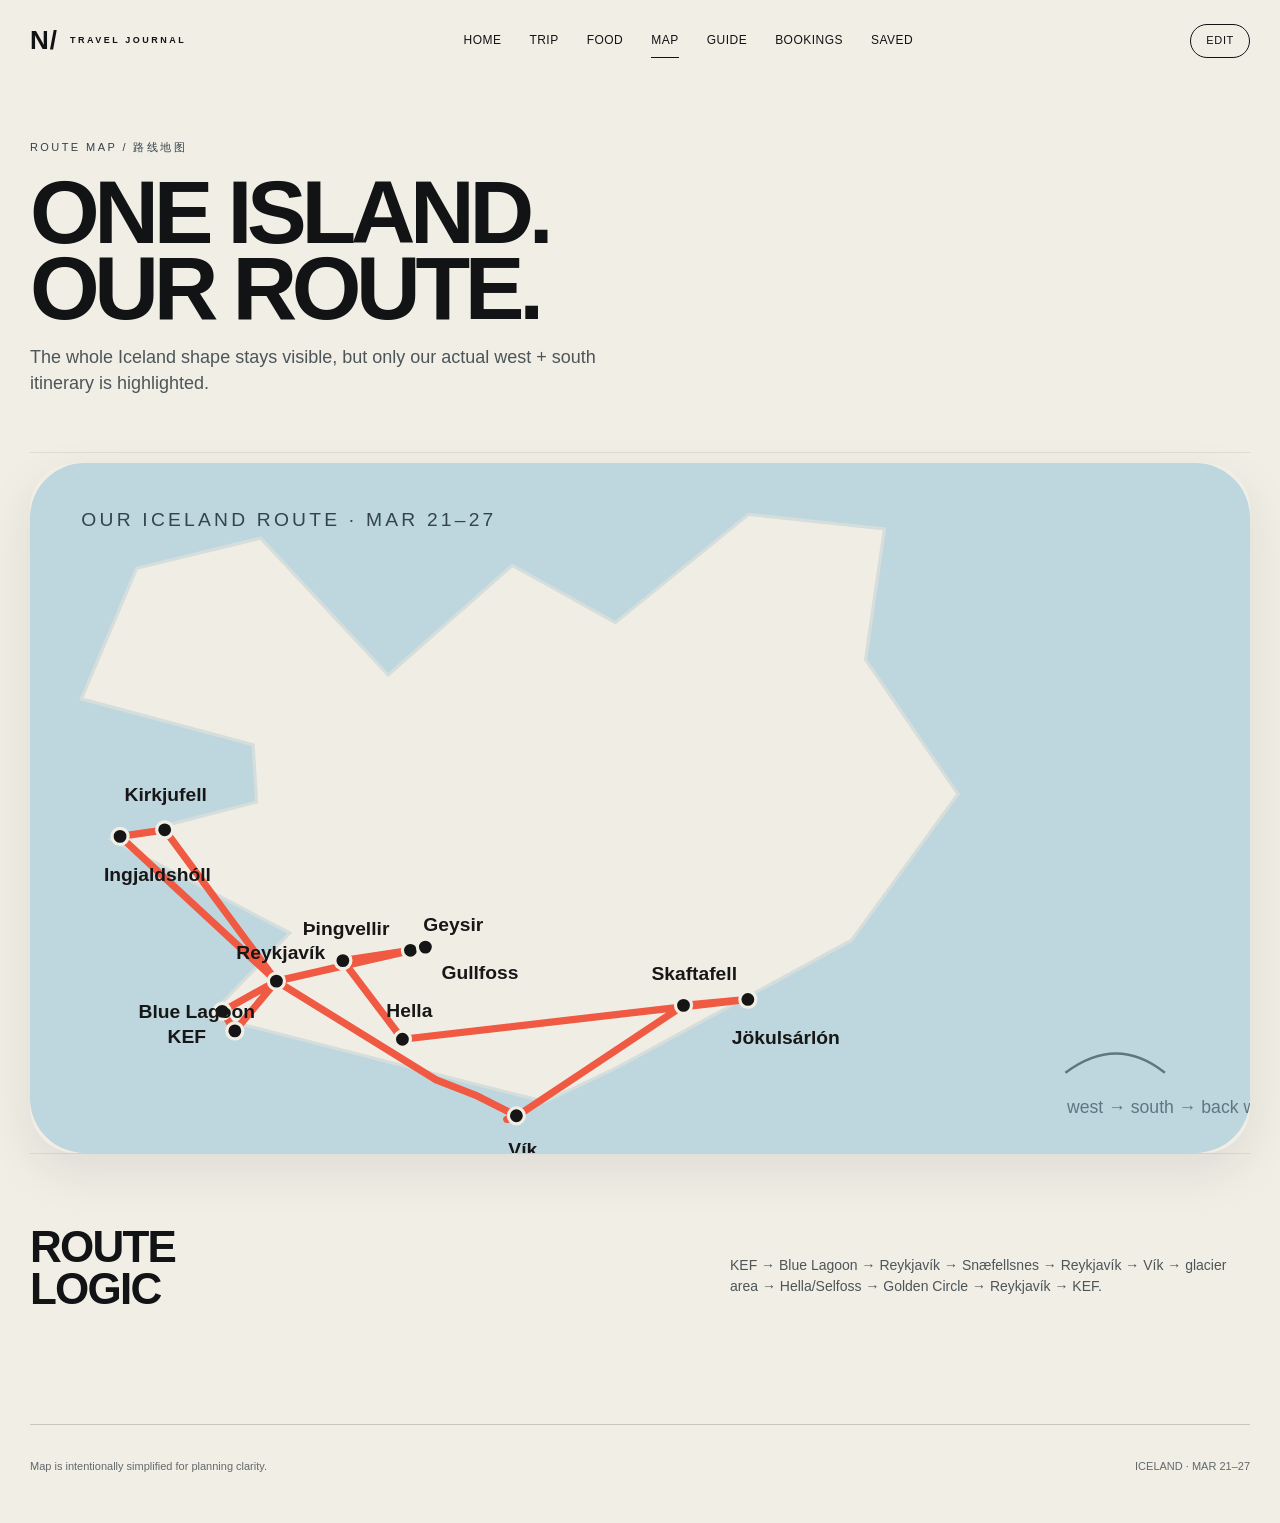
==== map.html @ 20d6d6fc "Add files via upload" ====
<!doctype html><html lang="en"><head><meta charset="utf-8"><meta name="viewport" content="width=device-width,initial-scale=1"><title>Map · Copenhagen + Iceland 2027</title><link rel="stylesheet" href="assets/css/site.css"></head><body data-page="map"><div class="container"><nav class="nav" data-nav></nav><header class="page-hero"><div class="kicker">ROUTE MAP / 路线地图</div><h1>ONE ISLAND.<br>OUR ROUTE.</h1><p>The whole Iceland shape stays visible, but only our actual west + south itinerary is highlighted.</p></header><main class="section" style="padding-top:10px"><img class="route-map" src="assets/img/route-map.svg" alt="Iceland route map" style="width:100%;border-radius:46px"><div class="section" style="padding-bottom:10px"><div class="section-head"><h2 class="section-title"><span>ROUTE</span><span>LOGIC</span></h2><p class="section-intro">KEF → Blue Lagoon → Reykjavík → Snæfellsnes → Reykjavík → Vík → glacier area → Hella/Selfoss → Golden Circle → Reykjavík → KEF.</p></div></div></main></div><footer class="container footer"><span>Map is intentionally simplified for planning clarity.</span><span>ICELAND · MAR 21–27</span></footer><script src="assets/js/content.js"></script><script src="assets/js/site.js"></script></body></html>
---- assets/css/site.css ----
:root{
  --cream:#f1eee6;
  --cream2:#eae4d8;
  --ink:#111315;
  --muted:#6c7377;
  --blue:#bcd5de;
  --blue2:#dce8ec;
  --coral:#f05a42;
  --yellow:#e7c96f;
  --line:#cbc7be;
  --card:#f7f4ee;
  --shadow:0 18px 50px rgba(28,34,36,.09);
}
*{box-sizing:border-box}
html{scroll-behavior:smooth}
body{margin:0;background:var(--cream);color:var(--ink);font-family:"Helvetica Neue",Arial,"Noto Sans SC",sans-serif;line-height:1.45}
a{color:inherit;text-decoration:none}
img{max-width:100%;display:block}
button,input,textarea,select{font:inherit}
.container{width:min(1220px,calc(100% - 48px));margin:auto}
.nav{display:flex;align-items:center;justify-content:space-between;padding:22px 0;position:relative;z-index:5}
.brand{display:flex;align-items:center;gap:12px;font-weight:800;letter-spacing:.06em}.brand span{font-size:26px}.brand small{font-size:9px;letter-spacing:.28em;font-weight:700}
.navlinks{display:flex;gap:28px;font-size:12px;letter-spacing:.04em}.navlinks a{padding:8px 0;border-bottom:1.5px solid transparent}.navlinks a:hover,.navlinks a.active{border-color:var(--ink)}
.edit-link{border:1px solid var(--ink);border-radius:999px;padding:8px 15px;font-size:11px;letter-spacing:.06em}
.hero{position:relative;min-height:660px;padding:35px 0 30px;overflow:hidden}
.hero-grid{display:grid;grid-template-columns:.82fr 1.18fr;align-items:center;gap:20px;min-height:590px}
.hero-copy{position:relative;z-index:2;padding-left:6px}.kicker{font-size:11px;letter-spacing:.22em;text-transform:uppercase;margin-bottom:18px;color:#364147}.hero h1{font-size:clamp(66px,8vw,126px);line-height:.82;letter-spacing:-.065em;margin:0 0 25px;font-weight:800}.hero h1 span{display:block}.hero-meta{display:flex;gap:12px;flex-wrap:wrap;font-size:14px;margin:20px 0 34px}.hero-meta span:not(:last-child)::after{content:'·';margin-left:12px}.hero-note{max-width:390px;font-size:18px;line-height:1.4;color:#25292b}.cta-row{display:flex;gap:12px;margin-top:28px;flex-wrap:wrap}.btn{display:inline-flex;gap:12px;align-items:center;border:1px solid var(--ink);border-radius:999px;padding:13px 18px;font-size:12px;background:transparent}.btn.primary{background:var(--ink);color:var(--cream)}
.hero-art{position:relative;height:575px}.hero-shape{position:absolute;inset:10px 0 0 20px;overflow:hidden;background:var(--blue);clip-path:polygon(13% 6%,94% 0,100% 25%,83% 36%,100% 53%,96% 86%,64% 91%,39% 100%,20% 84%,28% 65%,6% 55%,20% 39%,4% 23%)}.hero-shape img{width:100%;height:100%;object-fit:cover;filter:saturate(.83) contrast(.98)}
.hero-stamp{position:absolute;right:2%;top:12%;font-size:17px;font-style:italic;transform:rotate(-8deg);line-height:1.2}.hero-mini{position:absolute;right:0;bottom:28px;width:215px;background:var(--card);padding:11px;box-shadow:var(--shadow);transform:rotate(2deg)}.hero-mini img{height:145px;width:100%;object-fit:cover}.hero-mini small{display:block;margin-top:8px;font-size:10px;letter-spacing:.15em}
.hero-badge{position:absolute;top:24px;left:-20px;background:var(--yellow);width:118px;height:118px;border-radius:50%;display:grid;place-items:center;text-align:center;font-size:10px;letter-spacing:.16em;transform:rotate(-8deg);z-index:1}
.section{padding:72px 0;border-top:1px solid rgba(17,19,21,.08)}.section.blue{background:var(--blue2)}
.section-head{display:flex;align-items:end;justify-content:space-between;gap:30px;margin-bottom:32px}.section-title{font-size:44px;line-height:.95;letter-spacing:-.04em;margin:0;font-weight:800}.section-title span{display:block}.section-intro{max-width:520px;color:#4d5558;font-size:14px}.eyebrow{font-size:10px;text-transform:uppercase;letter-spacing:.18em;color:#596266}
.glance{display:grid;grid-template-columns:1.1fr .95fr .25fr .95fr .25fr .95fr;gap:18px;align-items:center}.glance-card{min-height:180px;border-top:1px solid var(--ink);padding-top:14px}.glance-card h3{font-size:27px;margin:6px 0}.glance-card p{color:#555;margin:8px 0}.plane{font-size:24px;text-align:center}
.route-wrap{display:grid;grid-template-columns:.52fr 1.48fr;gap:30px;align-items:center}.route-copy p{max-width:340px}.route-map{width:100%;border-radius:30px;box-shadow:var(--shadow)}
.day-preview{display:grid;grid-template-columns:repeat(5,1fr);gap:14px}.preview-card{border-left:1px solid var(--line);padding-left:14px;min-width:0}.preview-card .num{font-size:32px;letter-spacing:-.05em}.preview-img{height:190px;border-radius:45px 45px 18px 18px;overflow:hidden;background:var(--blue);margin:12px 0}.preview-img img{width:100%;height:100%;object-fit:cover}.preview-card h3{font-size:15px;margin:0}.preview-card p{font-size:12px;color:#687174;margin:5px 0}
.split-feature{display:grid;grid-template-columns:.4fr 1.1fr .4fr;gap:28px;align-items:center}.big-words{font-size:58px;line-height:.82;font-weight:800;letter-spacing:-.06em}.organic{height:360px;overflow:hidden;clip-path:polygon(11% 8%,95% 0,87% 31%,100% 54%,88% 92%,53% 98%,17% 90%,2% 62%,13% 35%)}.organic img{width:100%;height:100%;object-fit:cover}.guide-list{font-size:12px;text-transform:uppercase;line-height:2.1;letter-spacing:.04em}
.footer{padding:34px 0 48px;font-size:11px;color:#62696c;display:flex;justify-content:space-between;border-top:1px solid var(--line)}
.page-hero{padding:58px 0 38px}.page-hero h1{font-size:clamp(58px,7vw,104px);line-height:.85;letter-spacing:-.06em;margin:0}.page-hero p{max-width:620px;font-size:18px;color:#4d5558}
.day-list{display:flex;flex-direction:column;border-top:1px solid var(--ink)}.day-row{display:grid;grid-template-columns:90px 1.15fr .9fr 1.4fr;gap:24px;padding:27px 0;border-bottom:1px solid var(--line);align-items:start}.day-no{font-size:48px;line-height:1;letter-spacing:-.06em}.day-row h3{margin:4px 0;font-size:23px}.cn{color:#586165}.day-meta{display:flex;flex-direction:column;gap:10px;font-size:13px}.day-meta strong{font-weight:700}.day-highlights{display:flex;flex-wrap:wrap;gap:8px}.day-highlights span{font-size:11px;border:1px solid #b9b7b0;border-radius:999px;padding:7px 10px;background:rgba(255,255,255,.35)}
.filters{display:flex;gap:10px;flex-wrap:wrap;margin:16px 0 28px}.filter{border:1px solid var(--ink);background:transparent;border-radius:999px;padding:9px 15px;font-size:12px;cursor:pointer}.filter.active{background:var(--ink);color:var(--cream)}
.food-layout{display:grid;grid-template-columns:1fr 1.55fr;gap:28px}.food-map{background:var(--blue);min-height:520px;border-radius:38px;padding:28px;position:sticky;top:20px;overflow:hidden}.food-map:after{content:'';position:absolute;inset:15%;background:rgba(241,238,230,.85);clip-path:polygon(10% 20%,35% 4%,58% 14%,88% 0,97% 31%,80% 47%,91% 71%,62% 96%,31% 84%,7% 96%,13% 61%,0 41%)}.food-map .map-label{position:relative;z-index:2;font-size:46px;line-height:.9;font-weight:800;letter-spacing:-.05em}.food-pin{position:absolute;z-index:3;width:12px;height:12px;background:var(--coral);border:3px solid var(--cream);border-radius:50%}.pin1{left:42%;top:37%}.pin2{left:56%;top:44%}.pin3{left:65%;top:58%}.pin4{left:32%;top:65%}.food-grid{display:grid;grid-template-columns:1fr 1fr;gap:14px}.food-card,.simple-card{background:var(--card);border:1px solid rgba(17,19,21,.09);padding:20px;border-radius:20px;min-height:190px}.food-card h3,.simple-card h3{font-size:22px;margin:13px 0 7px}.food-card p,.simple-card p{font-size:13px;color:#596164}.food-card a,.simple-card a{font-size:11px;font-weight:700}.food-city{font-size:11px;letter-spacing:.16em;text-transform:uppercase}.chip{display:inline-block;border:1px solid #aaa69d;border-radius:999px;padding:5px 9px;font-size:10px;margin-top:10px}.price{float:right;font-size:12px;margin-top:13px}.card-bottom{display:flex;justify-content:space-between;align-items:center;margin-top:18px}.status{background:var(--blue2);border-radius:999px;padding:6px 9px;font-size:10px}
.booking-grid,.saved-grid{display:grid;grid-template-columns:repeat(3,1fr);gap:16px}.guide-grid{display:grid;grid-template-columns:1.2fr .8fr;gap:26px}.guide-cards{display:grid;grid-template-columns:1fr 1fr;gap:15px}.guide-link{display:flex;justify-content:space-between;align-items:center;border-bottom:1px solid var(--line);padding:18px 0}.guide-link small{display:block;color:#71787a;margin-top:3px}.guide-feature{background:var(--blue);min-height:450px;border-radius:40px;padding:35px;display:flex;flex-direction:column;justify-content:end}.guide-feature h2{font-size:60px;line-height:.88;letter-spacing:-.06em;margin:0 0 18px}
.admin-banner{padding:16px 18px;border-radius:16px;background:#f2d99c;margin-bottom:24px;font-size:13px}.admin-grid{display:grid;grid-template-columns:1fr 1fr;gap:20px}.panel{background:var(--card);padding:22px;border-radius:20px;border:1px solid rgba(17,19,21,.1)}.panel h2{margin-top:0}.field{display:flex;flex-direction:column;gap:7px;margin:13px 0}.field label{font-size:11px;text-transform:uppercase;letter-spacing:.1em}.field input,.field textarea,.field select{background:#fffdf8;border:1px solid #c7c3b9;border-radius:10px;padding:11px}.field textarea{min-height:90px}.panel button{border:0;background:var(--ink);color:var(--cream);padding:11px 15px;border-radius:999px;cursor:pointer}.output{font-family:ui-monospace,SFMono-Regular,Menlo,monospace;font-size:11px;white-space:pre-wrap;background:#151719;color:#e9e4da;padding:16px;border-radius:14px;max-height:300px;overflow:auto}
@media(max-width:900px){.container{width:min(100% - 28px,760px)}.navlinks{display:none}.hero{min-height:auto}.hero-grid{grid-template-columns:1fr}.hero-copy{padding-top:20px}.hero h1{font-size:66px}.hero-art{height:420px}.hero-badge{left:auto;right:10px}.section{padding:50px 0}.glance{grid-template-columns:1fr}.plane{display:none}.route-wrap,.split-feature,.food-layout,.guide-grid{grid-template-columns:1fr}.day-preview{grid-template-columns:1fr 1fr}.day-row{grid-template-columns:64px 1fr}.day-meta,.day-highlights{grid-column:2}.booking-grid,.saved-grid,.guide-cards,.admin-grid{grid-template-columns:1fr}.food-map{position:relative;min-height:360px}.food-grid{grid-template-columns:1fr}.big-words{font-size:48px}}
@media(max-width:520px){.hero h1{font-size:54px}.hero-art{height:330px}.hero-mini{width:160px}.hero-mini img{height:100px}.section-title{font-size:36px}.day-preview{grid-template-columns:1fr}.page-hero h1{font-size:56px}.day-row{grid-template-columns:50px 1fr}.day-no{font-size:38px}.food-map .map-label{font-size:38px}}


/* --- v2 richer content --- */
.photo-note{padding:34px 0 50px;border-top:1px solid rgba(17,19,21,.08)}
.photo-note-head{display:flex;justify-content:space-between;gap:30px;align-items:end;margin-bottom:20px}.photo-note-head h2{margin:4px 0 0;font-size:32px;letter-spacing:-.04em}.photo-note-head p{max-width:520px;color:#596164;font-size:13px}
.photo-rail{display:grid;grid-template-columns:1.35fr repeat(5,.7fr);gap:10px;overflow-x:auto;padding-bottom:4px}.photo-tile{margin:0;min-width:150px}.photo-tile img{width:100%;height:150px;object-fit:cover;border-radius:24px}.photo-tile.wide img{height:190px}.photo-tile figcaption{font-size:10px;letter-spacing:.08em;text-transform:uppercase;margin-top:7px;color:#656e72}
.trip-map-panel{display:grid;grid-template-columns:.65fr 1.35fr;gap:28px;align-items:center;background:var(--blue2);padding:28px;border-radius:32px;margin-bottom:18px}.trip-map-panel h2{font-size:36px;letter-spacing:-.04em;margin:7px 0}.trip-map-panel p{color:#596164}.trip-map-panel img{border-radius:24px;background:rgba(255,255,255,.35)}
.day-detail-list{display:flex;flex-direction:column;gap:26px}.day-detail-card{display:grid;grid-template-columns:270px 1fr 250px;gap:26px;background:rgba(247,244,238,.72);border:1px solid rgba(17,19,21,.1);border-radius:28px;padding:18px;box-shadow:0 10px 34px rgba(28,34,36,.05)}
.day-detail-image{height:100%;min-height:330px;border-radius:22px;overflow:hidden;position:relative;background:var(--blue)}.day-detail-image img{width:100%;height:100%;object-fit:cover}.day-pill{position:absolute;left:12px;top:12px;background:var(--cream);border-radius:999px;padding:8px 11px;font-size:10px;font-weight:800;letter-spacing:.08em}
.day-detail-main h2{font-size:30px;line-height:1.05;letter-spacing:-.04em;margin:6px 0}.day-summary{font-size:15px;color:#40484b;max-width:720px}.route-chips{display:flex;flex-wrap:wrap;gap:7px;margin:17px 0}.route-chips span{font-size:10px;background:var(--blue2);padding:7px 9px;border-radius:999px}.route-chips b{color:var(--coral)}
.day-columns{display:grid;grid-template-columns:repeat(3,1fr);gap:16px;margin-top:22px;border-top:1px solid var(--line);padding-top:18px}.day-columns h4{font-size:10px;letter-spacing:.12em;margin:0 0 10px}.day-columns ul{padding-left:16px;margin:0}.day-columns li,.day-columns p{font-size:12px;color:#515a5d;margin:5px 0}
.day-detail-side{border-left:1px solid var(--line);padding-left:18px}.mini-stat{padding:10px 0;border-bottom:1px solid var(--line)}.mini-stat span,.trip-tip span{display:block;font-size:9px;letter-spacing:.15em;color:#6b7376;margin-bottom:4px}.mini-stat strong{font-size:12px;line-height:1.4}.trip-tip{margin:18px 0;background:#e6e1d7;padding:13px;border-radius:14px;font-size:11px;color:#444b4e}
.food-hero{padding-bottom:22px}.food-map-full{position:relative;margin:10px 0 32px}.food-map-full #foodMap{height:520px;border-radius:30px;overflow:hidden;border:1px solid rgba(17,19,21,.08);background:var(--blue2)}.map-key{display:flex;gap:18px;flex-wrap:wrap;align-items:center;font-size:10px;margin-top:10px;color:#5f686b}.dot{display:inline-block;width:10px;height:10px;border-radius:50%;margin-right:5px}.dot.eat{background:var(--coral)}.dot.market{background:#183a63}.food-layout-v2{display:grid;grid-template-columns:280px 1fr;gap:24px;align-items:start}.food-index{position:sticky;top:20px}.food-index h2{font-size:34px;letter-spacing:-.04em;line-height:1;margin:8px 0}.food-index p{font-size:13px;color:#5d6669}.food-region-list{display:flex;flex-direction:column;margin-top:18px;border-top:1px solid var(--line)}.food-region-list button{display:flex;justify-content:space-between;border:0;border-bottom:1px solid var(--line);background:transparent;padding:12px 0;text-align:left;cursor:pointer}.food-region-list b{background:var(--blue2);border-radius:999px;min-width:24px;height:24px;display:grid;place-items:center;font-size:10px}.food-marker-wrap{background:transparent!important;border:0!important}.food-marker{display:grid;place-items:center;width:24px;height:24px;border-radius:50%;border:3px solid var(--cream);box-shadow:0 4px 12px rgba(0,0,0,.22);font-size:9px;font-weight:800}.food-marker.eat{background:var(--coral);color:white}.food-marker.market{background:#183a63;color:white}.leaflet-popup-content-wrapper,.leaflet-popup-tip{background:var(--cream);color:var(--ink)}.leaflet-popup-content a{font-weight:800}
@media(max-width:1000px){.day-detail-card{grid-template-columns:220px 1fr}.day-detail-side{grid-column:2;border-left:0;border-top:1px solid var(--line);padding:16px 0 0}.food-layout-v2{grid-template-columns:1fr}.food-index{position:relative}.photo-rail{grid-template-columns:repeat(6,220px)}}
@media(max-width:760px){.photo-note-head{display:block}.trip-map-panel{grid-template-columns:1fr}.day-detail-card{grid-template-columns:1fr}.day-detail-image{min-height:250px}.day-detail-side{grid-column:1}.day-columns{grid-template-columns:1fr}.food-map-full #foodMap{height:410px}.photo-rail{grid-template-columns:repeat(6,180px)}}
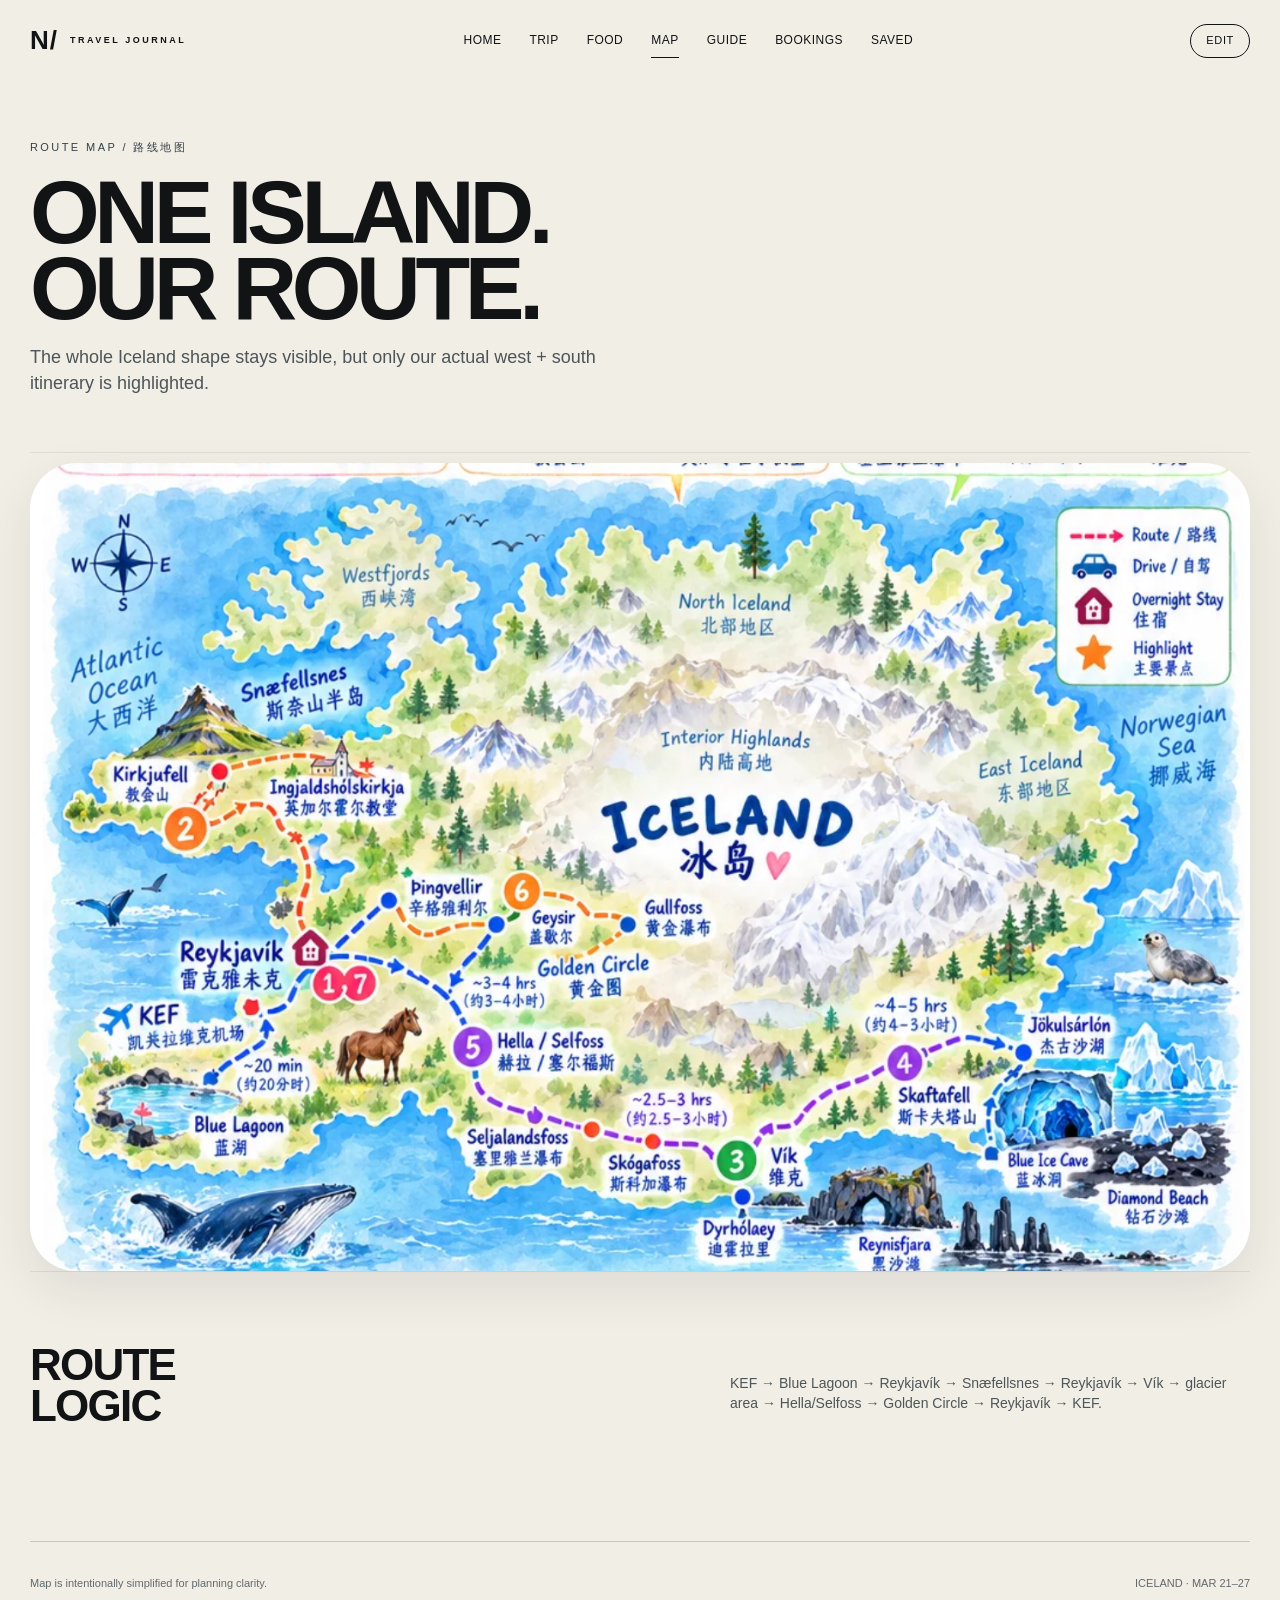
==== commit 6a9b5075: "Update map.html" ====
--- a/map.html
+++ b/map.html
@@ -1 +1 @@
-<!doctype html><html lang="en"><head><meta charset="utf-8"><meta name="viewport" content="width=device-width,initial-scale=1"><title>Map · Copenhagen + Iceland 2027</title><link rel="stylesheet" href="assets/css/site.css"></head><body data-page="map"><div class="container"><nav class="nav" data-nav></nav><header class="page-hero"><div class="kicker">ROUTE MAP / 路线地图</div><h1>ONE ISLAND.<br>OUR ROUTE.</h1><p>The whole Iceland shape stays visible, but only our actual west + south itinerary is highlighted.</p></header><main class="section" style="padding-top:10px"><img class="route-map" src="assets/img/route-map.svg" alt="Iceland route map" style="width:100%;border-radius:46px"><div class="section" style="padding-bottom:10px"><div class="section-head"><h2 class="section-title"><span>ROUTE</span><span>LOGIC</span></h2><p class="section-intro">KEF → Blue Lagoon → Reykjavík → Snæfellsnes → Reykjavík → Vík → glacier area → Hella/Selfoss → Golden Circle → Reykjavík → KEF.</p></div></div></main></div><footer class="container footer"><span>Map is intentionally simplified for planning clarity.</span><span>ICELAND · MAR 21–27</span></footer><script src="assets/js/content.js"></script><script src="assets/js/site.js"></script></body></html>
+<!doctype html><html lang="en"><head><meta charset="utf-8"><meta name="viewport" content="width=device-width,initial-scale=1"><title>Map · Copenhagen + Iceland 2027</title><link rel="stylesheet" href="assets/css/site.css"></head><body data-page="map"><div class="container"><nav class="nav" data-nav></nav><header class="page-hero"><div class="kicker">ROUTE MAP / 路线地图</div><h1>ONE ISLAND.<br>OUR ROUTE.</h1><p>The whole Iceland shape stays visible, but only our actual west + south itinerary is highlighted.</p></header><main class="section" style="padding-top:10px"><img class="route-map" src="assets/img/route-map-new.png" alt="Iceland route map" style="width:100%;border-radius:46px"><div class="section" style="padding-bottom:10px"><div class="section-head"><h2 class="section-title"><span>ROUTE</span><span>LOGIC</span></h2><p class="section-intro">KEF → Blue Lagoon → Reykjavík → Snæfellsnes → Reykjavík → Vík → glacier area → Hella/Selfoss → Golden Circle → Reykjavík → KEF.</p></div></div></main></div><footer class="container footer"><span>Map is intentionally simplified for planning clarity.</span><span>ICELAND · MAR 21–27</span></footer><script src="assets/js/content.js"></script><script src="assets/js/site.js"></script></body></html>
